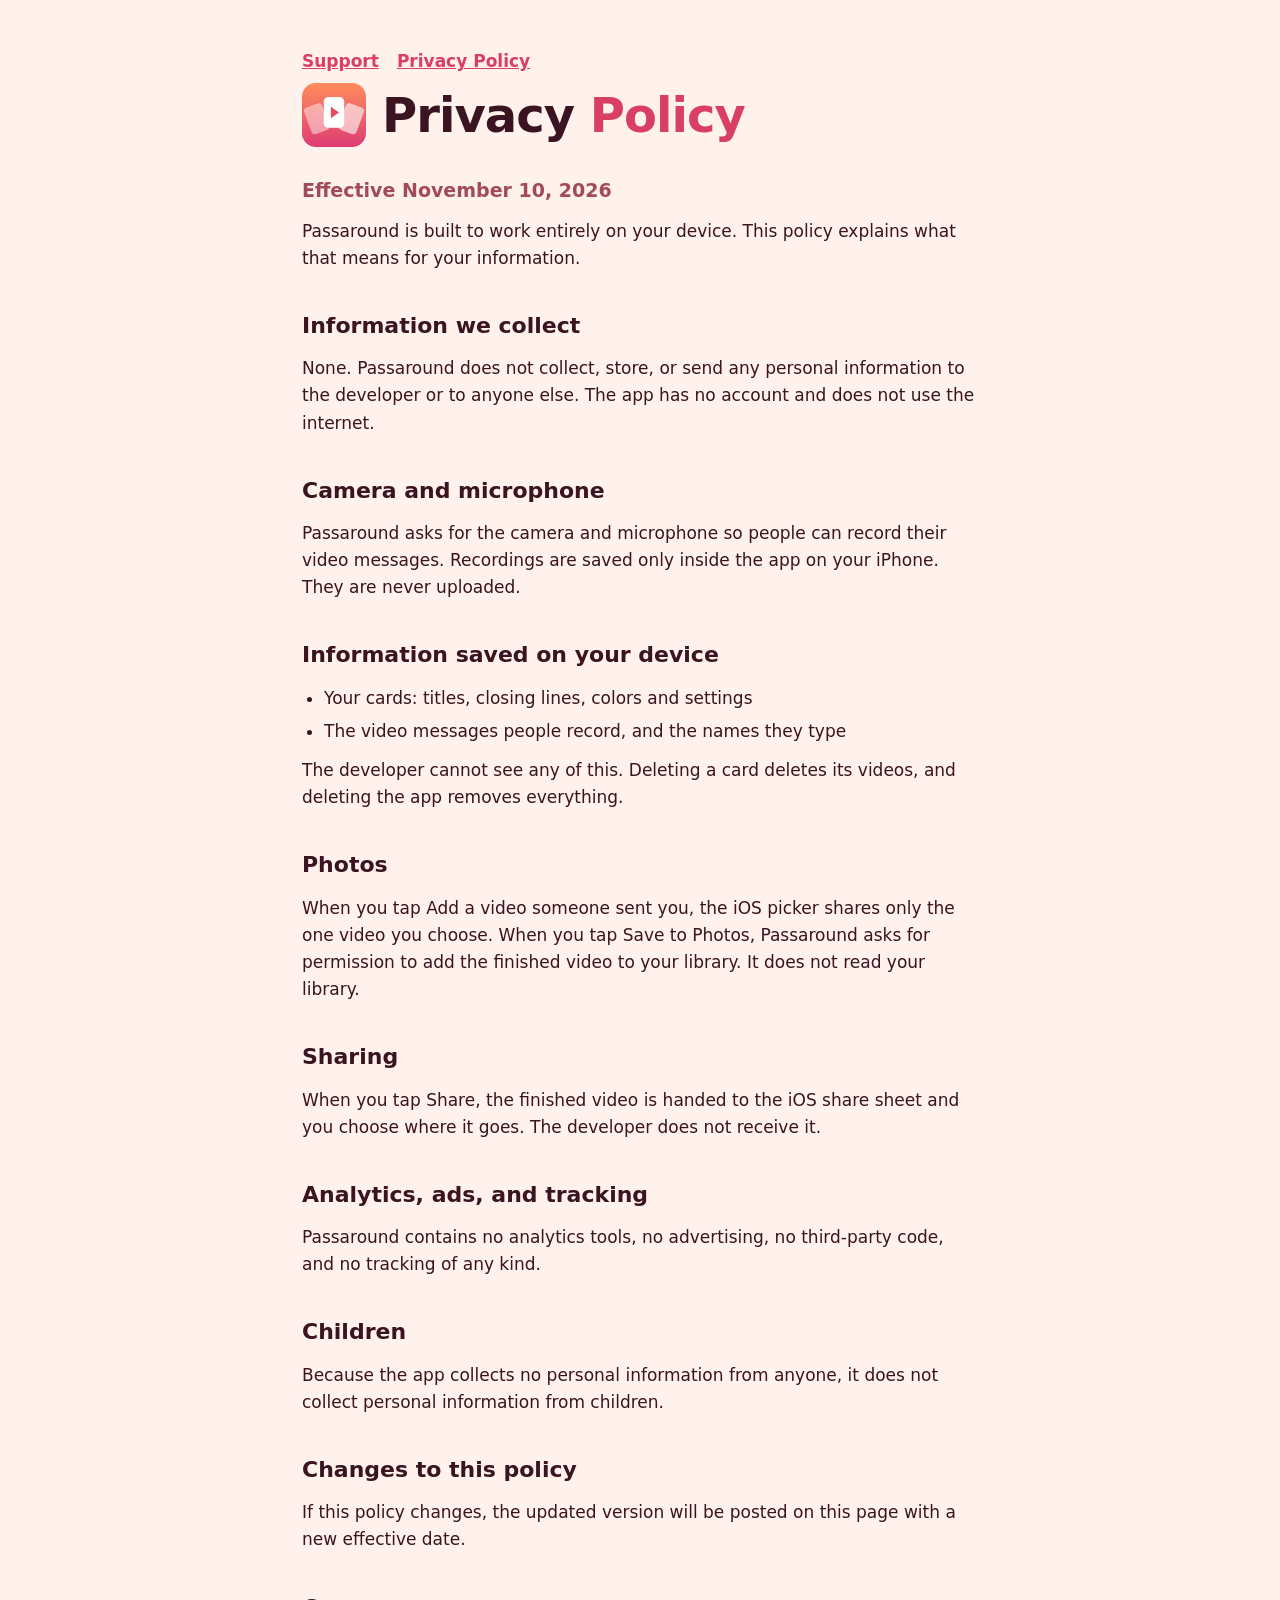
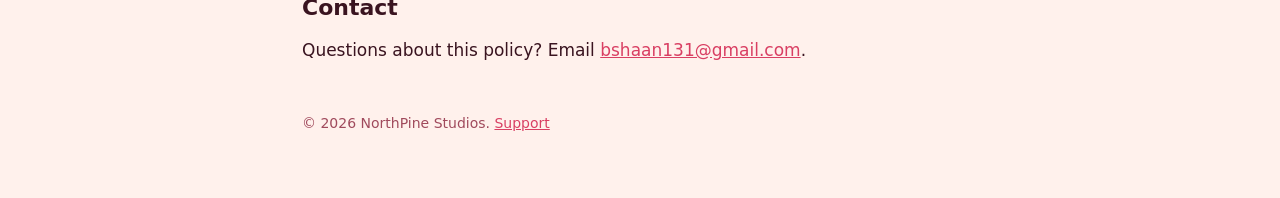
==== privacy.html @ ff48a406 "Add files via upload" ====
<!doctype html>
<html lang="en"><head><meta charset="utf-8"><meta name="viewport" content="width=device-width, initial-scale=1"><link rel="stylesheet" href="style.css"><title>Passaround Privacy Policy</title><meta name="description" content="Privacy policy for Passaround."></head>
<body><div class="wrap">
<nav><a href="index.html">Support</a><a href="privacy.html">Privacy Policy</a></nav>
<header><svg viewBox="0 0 100 100" aria-hidden="true"><defs><linearGradient id="g" x1="0" y1="0" x2="0" y2="1"><stop offset="0" stop-color="#FF8C5C"/><stop offset="1" stop-color="#DE3D73"/></linearGradient></defs><rect width="100" height="100" rx="22" fill="url(#g)"/><rect x="18" y="26" width="30" height="44" rx="6" fill="#fff" opacity=".45" transform="rotate(-20 50 80)"/><rect x="52" y="26" width="30" height="44" rx="6" fill="#fff" opacity=".6" transform="rotate(20 50 80)"/><rect x="34" y="22" width="32" height="48" rx="7" fill="#fff"/><path d="M45 37 L45 55 L58 46 Z" fill="#E84C62"/></svg><h1>Privacy <span>Policy</span></h1></header>
<p class="lede">Effective November 10, 2026</p>
<p>Passaround is built to work entirely on your device. This policy explains what that means for your information.</p>
<h2>Information we collect</h2>
<p>None. Passaround does not collect, store, or send any personal information to the developer or to anyone else. The app has no account and does not use the internet.</p>
<h2>Camera and microphone</h2>
<p>Passaround asks for the camera and microphone so people can record their video messages. Recordings are saved only inside the app on your iPhone. They are never uploaded.</p>
<h2>Information saved on your device</h2>
<ul>
<li>Your cards: titles, closing lines, colors and settings</li>
<li>The video messages people record, and the names they type</li>
</ul>
<p>The developer cannot see any of this. Deleting a card deletes its videos, and deleting the app removes everything.</p>
<h2>Photos</h2>
<p>When you tap Add a video someone sent you, the iOS picker shares only the one video you choose. When you tap Save to Photos, Passaround asks for permission to add the finished video to your library. It does not read your library.</p>
<h2>Sharing</h2>
<p>When you tap Share, the finished video is handed to the iOS share sheet and you choose where it goes. The developer does not receive it.</p>
<h2>Analytics, ads, and tracking</h2>
<p>Passaround contains no analytics tools, no advertising, no third-party code, and no tracking of any kind.</p>
<h2>Children</h2>
<p>Because the app collects no personal information from anyone, it does not collect personal information from children.</p>
<h2>Changes to this policy</h2>
<p>If this policy changes, the updated version will be posted on this page with a new effective date.</p>
<h2>Contact</h2>
<p>Questions about this policy? Email <a href="mailto:bshaan131@gmail.com">bshaan131@gmail.com</a>.</p>
<footer>&copy; 2026 NorthPine Studios. <a href="index.html">Support</a></footer>
</div></body></html>
---- style.css ----
:root{--bg:#FFF1EC;--surface:#fff;--ink:#3A1420;--muted:#A04A5C;--line:#FAD4CF;--accent:#D93F63}
@media (prefers-color-scheme:dark){:root{--bg:#24101A;--surface:#3A1828;--ink:#FFF4F2;--muted:#F6B3BF;--line:#6A2C40;--accent:#FF8A8F}}
*{box-sizing:border-box}
body{margin:0;background:var(--bg);color:var(--ink);font-family:system-ui,-apple-system,"Segoe UI",Roboto,sans-serif;line-height:1.6;font-size:17px}
.wrap{max-width:720px;margin:0 auto;padding:48px 22px 64px}
header{display:flex;align-items:center;gap:16px;margin-bottom:28px}
header svg{width:64px;height:64px;flex:none}
h1{font-weight:800;font-size:clamp(34px,8vw,48px);line-height:1;margin:0;letter-spacing:-0.02em}
h1 span{color:var(--accent)}
h2{font-weight:800;font-size:22px;margin:36px 0 12px}
h3{font-size:17px;margin:0 0 4px}
p{margin:0 0 12px}
.lede{font-size:19px;font-weight:600;color:var(--muted)}
.card{background:var(--surface);border:2px solid var(--line);border-radius:18px;padding:18px 20px;margin-bottom:12px}
.contact{background:var(--surface);border:3px solid var(--ink);border-radius:22px;padding:22px;box-shadow:6px 6px 0 var(--accent);margin:24px 0}
.contact a{font-weight:800;font-size:20px;color:var(--accent);word-break:break-all}
a{color:var(--accent)}
nav{display:flex;gap:18px;font-weight:700;margin-bottom:8px}
footer{margin-top:48px;color:var(--muted);font-size:14px}
ul{padding-left:22px;margin:0 0 12px}
li{margin-bottom:6px}
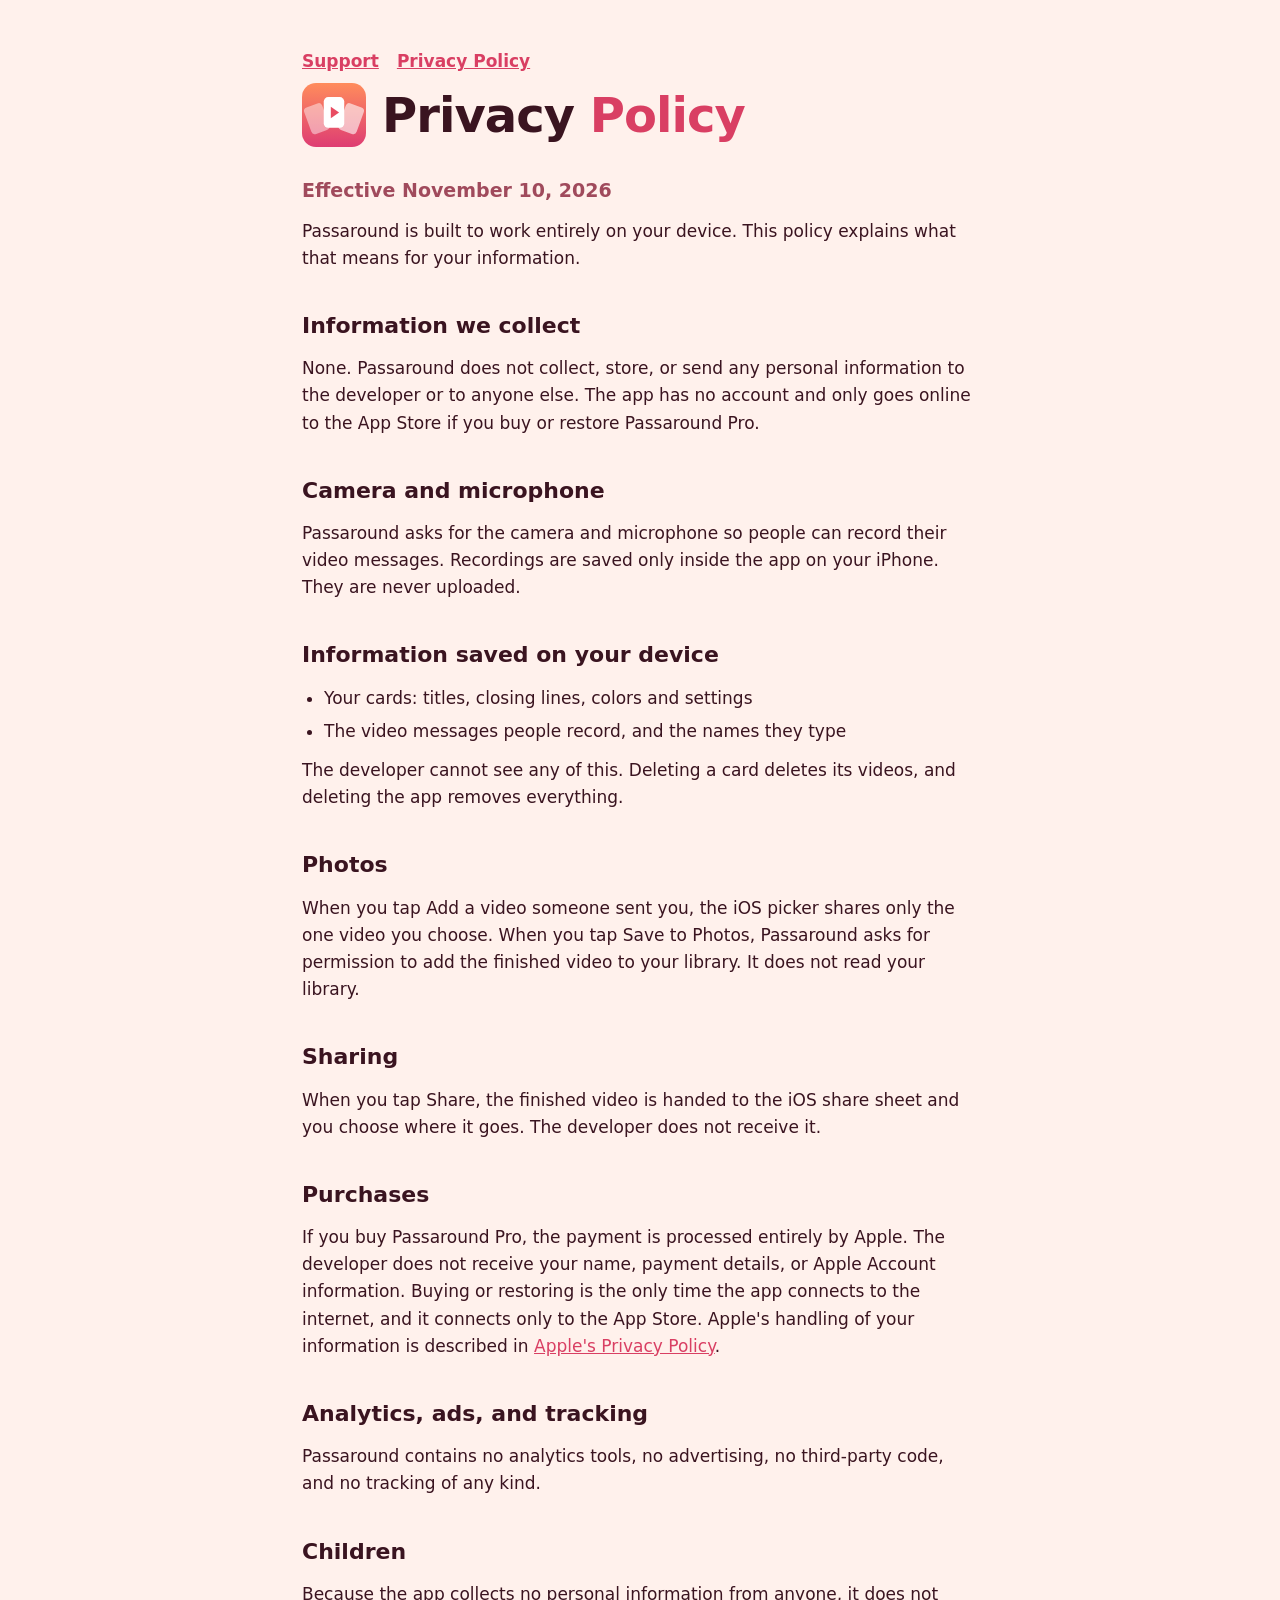
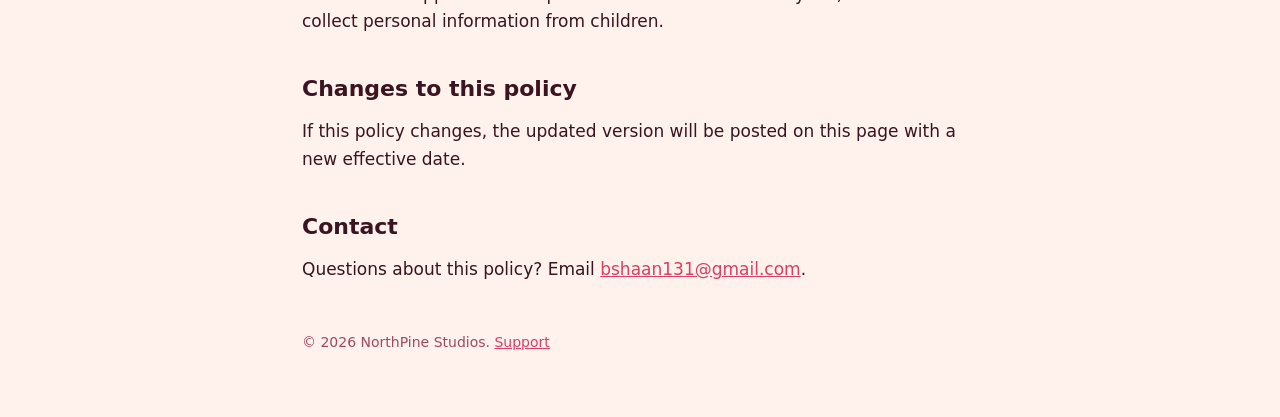
==== commit e111e241: "Add files via upload" ====
--- a/privacy.html
+++ b/privacy.html
@@ -6,7 +6,7 @@
 <p class="lede">Effective November 10, 2026</p>
 <p>Passaround is built to work entirely on your device. This policy explains what that means for your information.</p>
 <h2>Information we collect</h2>
-<p>None. Passaround does not collect, store, or send any personal information to the developer or to anyone else. The app has no account and does not use the internet.</p>
+<p>None. Passaround does not collect, store, or send any personal information to the developer or to anyone else. The app has no account and only goes online to the App Store if you buy or restore Passaround Pro.</p>
 <h2>Camera and microphone</h2>
 <p>Passaround asks for the camera and microphone so people can record their video messages. Recordings are saved only inside the app on your iPhone. They are never uploaded.</p>
 <h2>Information saved on your device</h2>
@@ -19,6 +19,8 @@
 <p>When you tap Add a video someone sent you, the iOS picker shares only the one video you choose. When you tap Save to Photos, Passaround asks for permission to add the finished video to your library. It does not read your library.</p>
 <h2>Sharing</h2>
 <p>When you tap Share, the finished video is handed to the iOS share sheet and you choose where it goes. The developer does not receive it.</p>
+<h2>Purchases</h2>
+<p>If you buy Passaround Pro, the payment is processed entirely by Apple. The developer does not receive your name, payment details, or Apple Account information. Buying or restoring is the only time the app connects to the internet, and it connects only to the App Store. Apple's handling of your information is described in <a href="https://www.apple.com/legal/privacy/">Apple's Privacy Policy</a>.</p>
 <h2>Analytics, ads, and tracking</h2>
 <p>Passaround contains no analytics tools, no advertising, no third-party code, and no tracking of any kind.</p>
 <h2>Children</h2>
